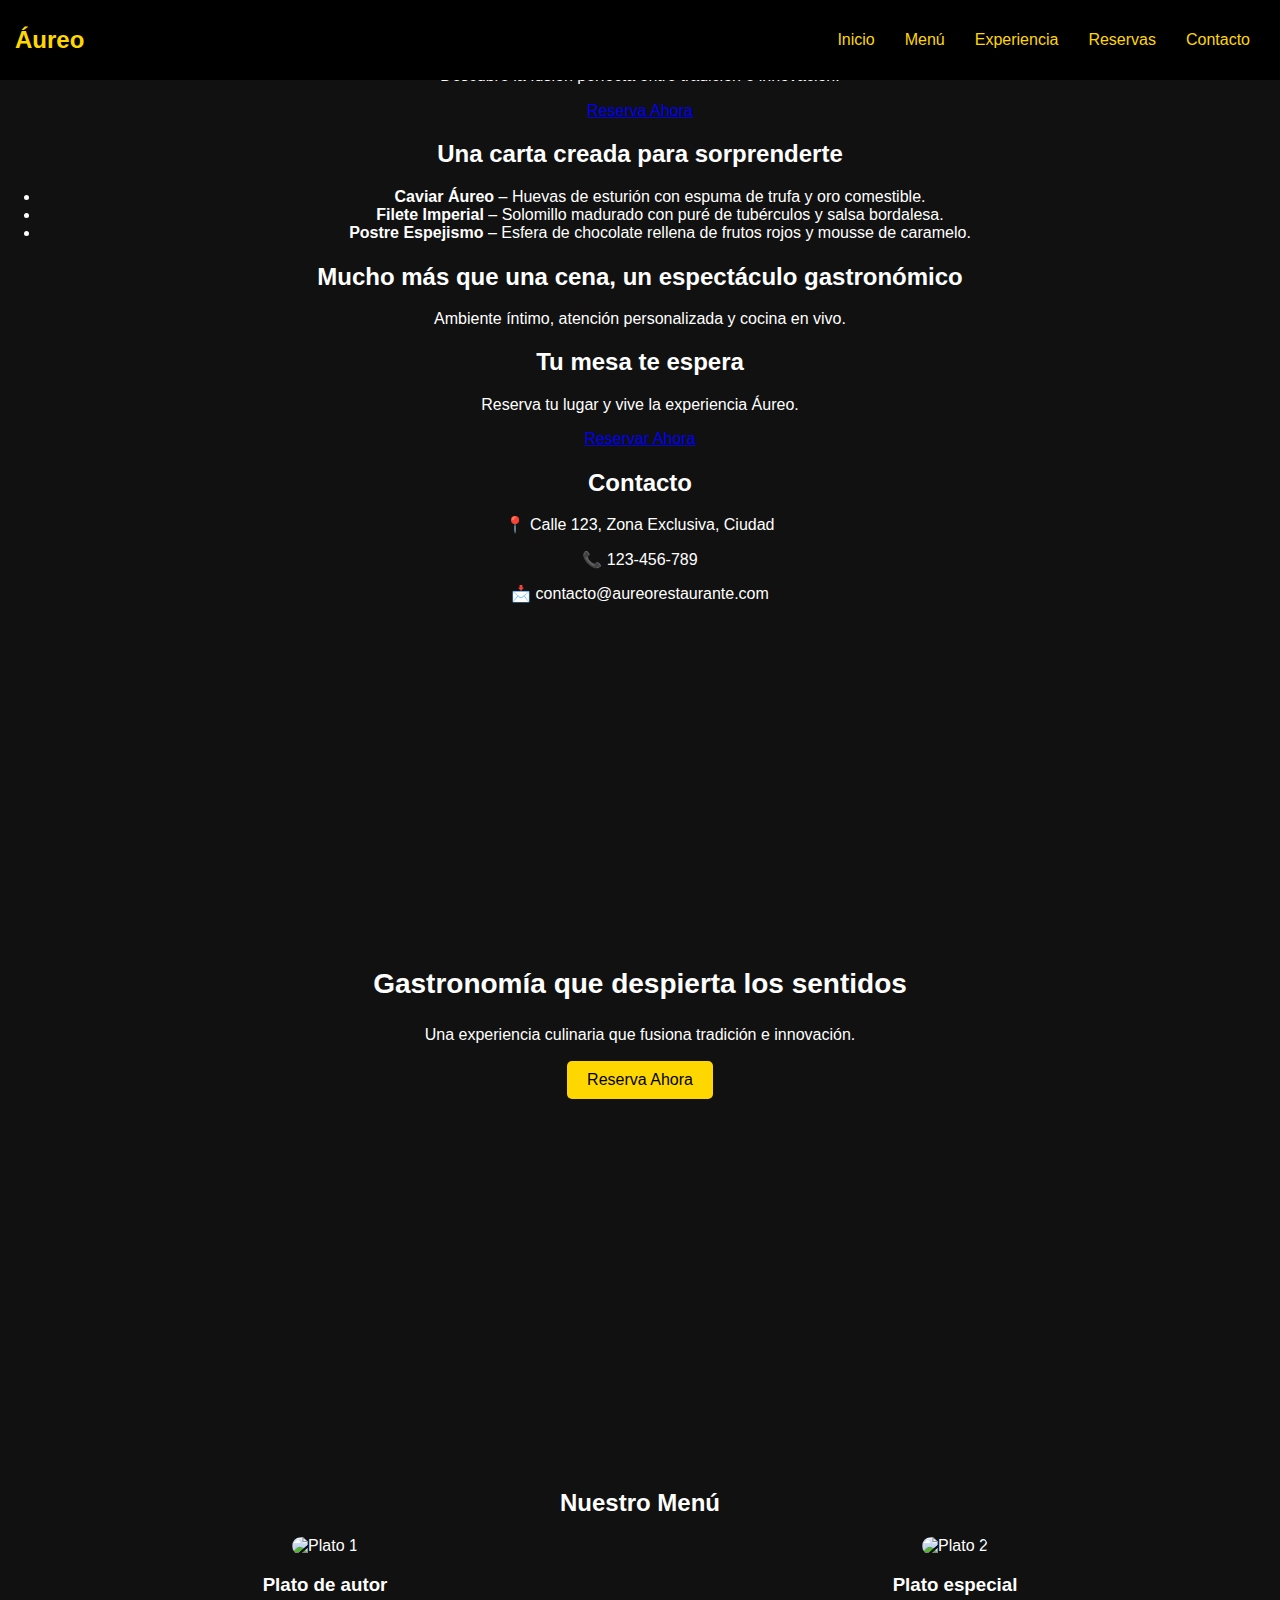
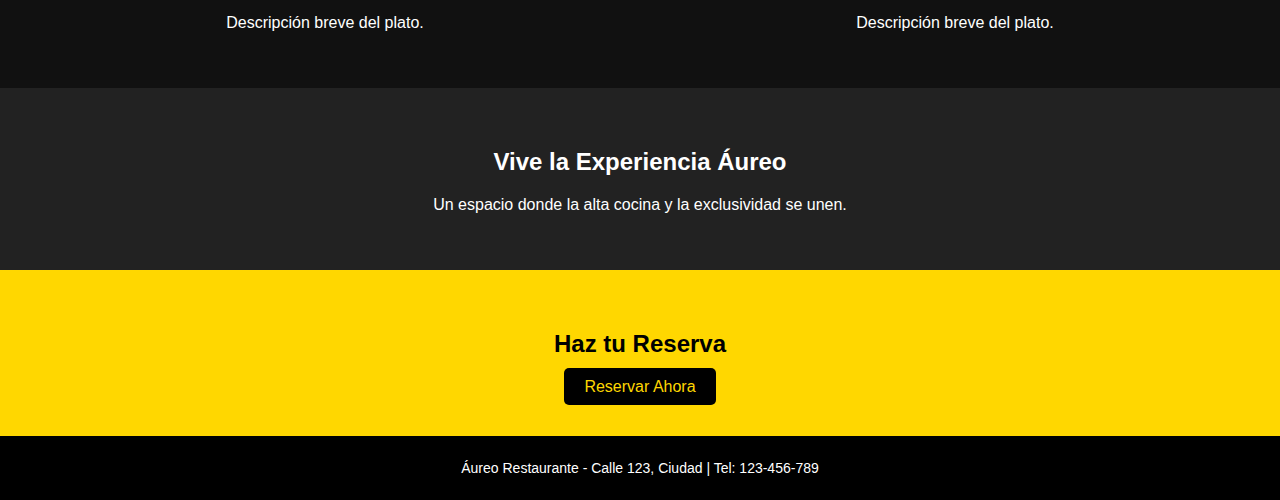
==== aureo/index.html @ 02710dc9 "nuevo proyecto" ====
<!DOCTYPE html>
<html lang="es">

<head>
    <meta charset="UTF-8">
    <meta name="viewport" content="width=device-width, initial-scale=1.0">
    <title>Áureo Restaurante</title>
    <link rel="stylesheet" href="css/styles.css">
    <link rel="stylesheet" href="css/normalize.css">
</head>

<body>

    <header>
        <div class="logo">Áureo</div>
        <nav>
            <button class="menu-toggle">☰</button>
            <ul class="nav-links">
                <li><a href="#inicio">Inicio</a></li>
                <li><a href="#menu">Menú</a></li>
                <li><a href="#experiencia">Experiencia</a></li>
                <li><a href="#reservas">Reservas</a></li>
                <li><a href="#contacto">Contacto</a></li>
            </ul>
        </nav>
    </header>
    <section id="inicio">
        <h2>Gastronomía que despierta los sentidos</h2>
        <p>Descubre la fusión perfecta entre tradición e innovación.</p>
        <a href="#reservas" class="btn">Reserva Ahora</a>
    </section>

    <section id="menu">
        <h2>Una carta creada para sorprenderte</h2>
        <ul>
            <li><strong>Caviar Áureo</strong> – Huevas de esturión con espuma de trufa y oro comestible.</li>
            <li><strong>Filete Imperial</strong> – Solomillo madurado con puré de tubérculos y salsa bordalesa.</li>
            <li><strong>Postre Espejismo</strong> – Esfera de chocolate rellena de frutos rojos y mousse de caramelo.</li>
        </ul>
    </section>

    <section id="experiencia">
        <h2>Mucho más que una cena, un espectáculo gastronómico</h2>
        <p>Ambiente íntimo, atención personalizada y cocina en vivo.</p>
    </section>

    <section id="reservas">
        <h2>Tu mesa te espera</h2>
        <p>Reserva tu lugar y vive la experiencia Áureo.</p>
        <a href="#" class="btn">Reservar Ahora</a>
    </section>

    <section id="contacto">
        <h2>Contacto</h2>
        <p>📍 Calle 123, Zona Exclusiva, Ciudad</p>
        <p>📞 123-456-789</p>
        <p>📩 contacto@aureorestaurante.com</p>
    </section>
    <section id="inicio" class="hero">
        <h1>Gastronomía que despierta los sentidos</h1>
        <p>Una experiencia culinaria que fusiona tradición e innovación.</p>
        <a href="#reservas" class="btn">Reserva Ahora</a>
    </section>

    <section id="menu" class="menu">
        <h2>Nuestro Menú</h2>
        <div class="menu-grid">
            <div class="menu-item">
                <img src="plato1.jpg" alt="Plato 1">
                <h3>Plato de autor</h3>
                <p>Descripción breve del plato.</p>
            </div>
            <div class="menu-item">
                <img src="plato2.jpg" alt="Plato 2">
                <h3>Plato especial</h3>
                <p>Descripción breve del plato.</p>
            </div>
        </div>
    </section>

    <section id="experiencia" class="experiencia">
        <h2>Vive la Experiencia Áureo</h2>
        <p>Un espacio donde la alta cocina y la exclusividad se unen.</p>
    </section>

    <section id="reservas" class="reservas">
        <h2>Haz tu Reserva</h2>
        <a href="#" class="btn">Reservar Ahora</a>
    </section>

    <footer id="contacto">
        <p>Áureo Restaurante - Calle 123, Ciudad | Tel: 123-456-789</p>
    </footer>

    <script>
        document.querySelector(".menu-toggle").addEventListener("click", function() {
            document.querySelector(".nav-links").classList.toggle("show");
        });
    </script>

</body>

</html>
---- aureo/css/styles.css ----
/* Estilos Generales */

html {
    box-sizing: border-box;
}

*,
*:before,
*:after {
    box-sizing: inherit;
}


/* Estilos Generales */

body {
    font-family: 'Arial', sans-serif;
    margin: 0;
    padding: 0;
    background: #111;
    color: #fff;
    text-align: center;
}


/* Header */

header {
    display: flex;
    justify-content: space-between;
    align-items: center;
    padding: 15px;
    background: #000;
    position: fixed;
    width: 100%;
    top: 0;
    left: 0;
    z-index: 1000;
}

.logo {
    font-size: 24px;
    font-weight: bold;
    color: gold;
}

nav .menu-toggle {
    background: none;
    border: none;
    color: white;
    font-size: 24px;
    cursor: pointer;
}

.nav-links {
    list-style: none;
    padding: 0;
    display: none;
    flex-direction: column;
    background: black;
    width: 100%;
    position: absolute;
    top: 60px;
    left: 0;
}

.nav-links.show {
    display: flex;
}

.nav-links li {
    padding: 15px 0;
}

.nav-links a {
    color: gold;
    text-decoration: none;
}


/* Hero */

.hero {
    display: flex;
    flex-direction: column;
    justify-content: center;
    align-items: center;
    height: 90vh;
    background: url('hero.jpg') center/cover no-repeat;
    padding: 20px;
}

.hero h1 {
    font-size: 28px;
    margin-bottom: 10px;
}

.hero .btn {
    background: gold;
    color: black;
    padding: 10px 20px;
    text-decoration: none;
    border-radius: 5px;
}


/* Menú */

.menu {
    padding: 40px 20px;
}

.menu-grid {
    display: grid;
    grid-template-columns: 1fr;
    gap: 20px;
}

.menu-item img {
    width: 100%;
    border-radius: 10px;
}


/* Experiencia */

.experiencia {
    padding: 40px 20px;
    background: #222;
}


/* Reservas */

.reservas {
    padding: 40px 20px;
    background: gold;
    color: black;
}

.reservas .btn {
    background: black;
    color: gold;
    padding: 10px 20px;
    text-decoration: none;
    border-radius: 5px;
}


/* Footer */

footer {
    background: black;
    padding: 10px;
    font-size: 14px;
}


/* Responsivo */

@media (min-width: 768px) {
    .nav-links {
        display: flex;
        flex-direction: row;
        position: static;
        background: none;
        width: auto;
    }
    .nav-links li {
        padding: 0 15px;
    }
    .menu-toggle {
        display: none;
    }
    .menu-grid {
        grid-template-columns: repeat(2, 1fr);
    }
}
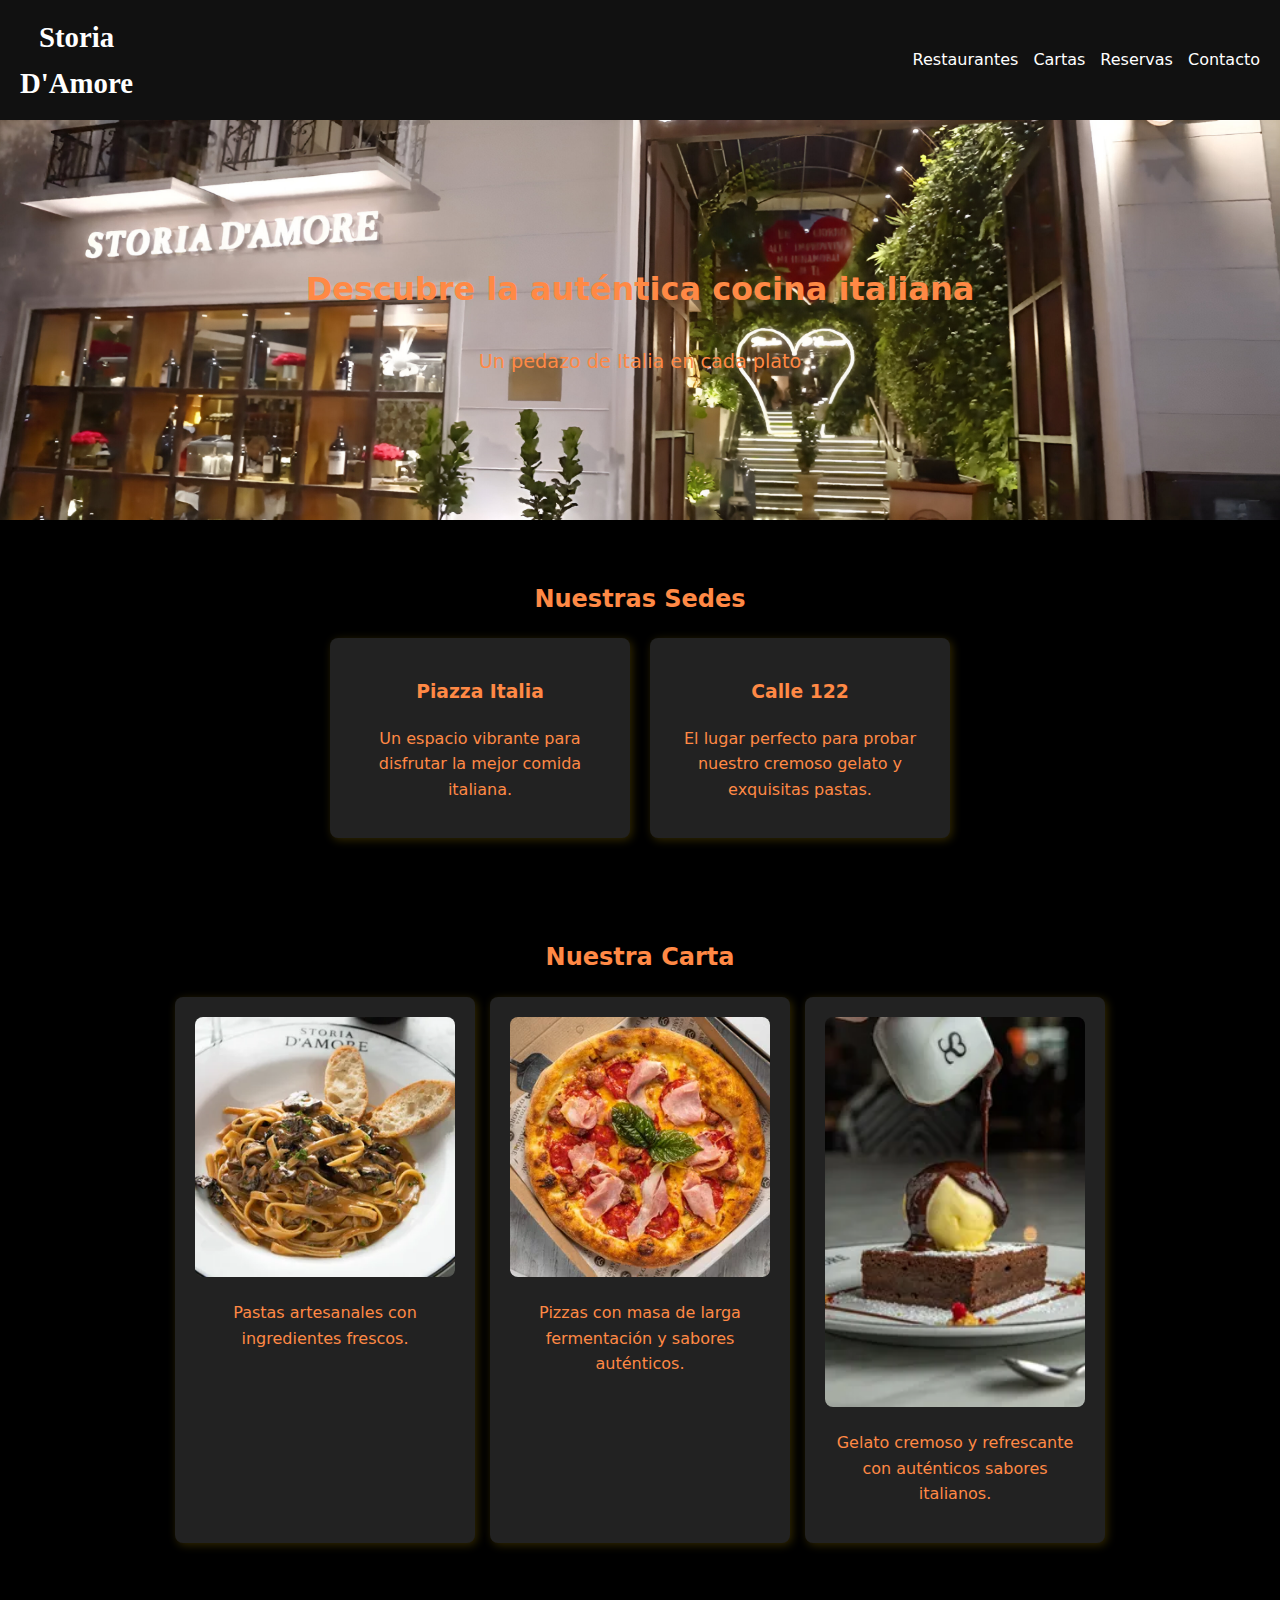
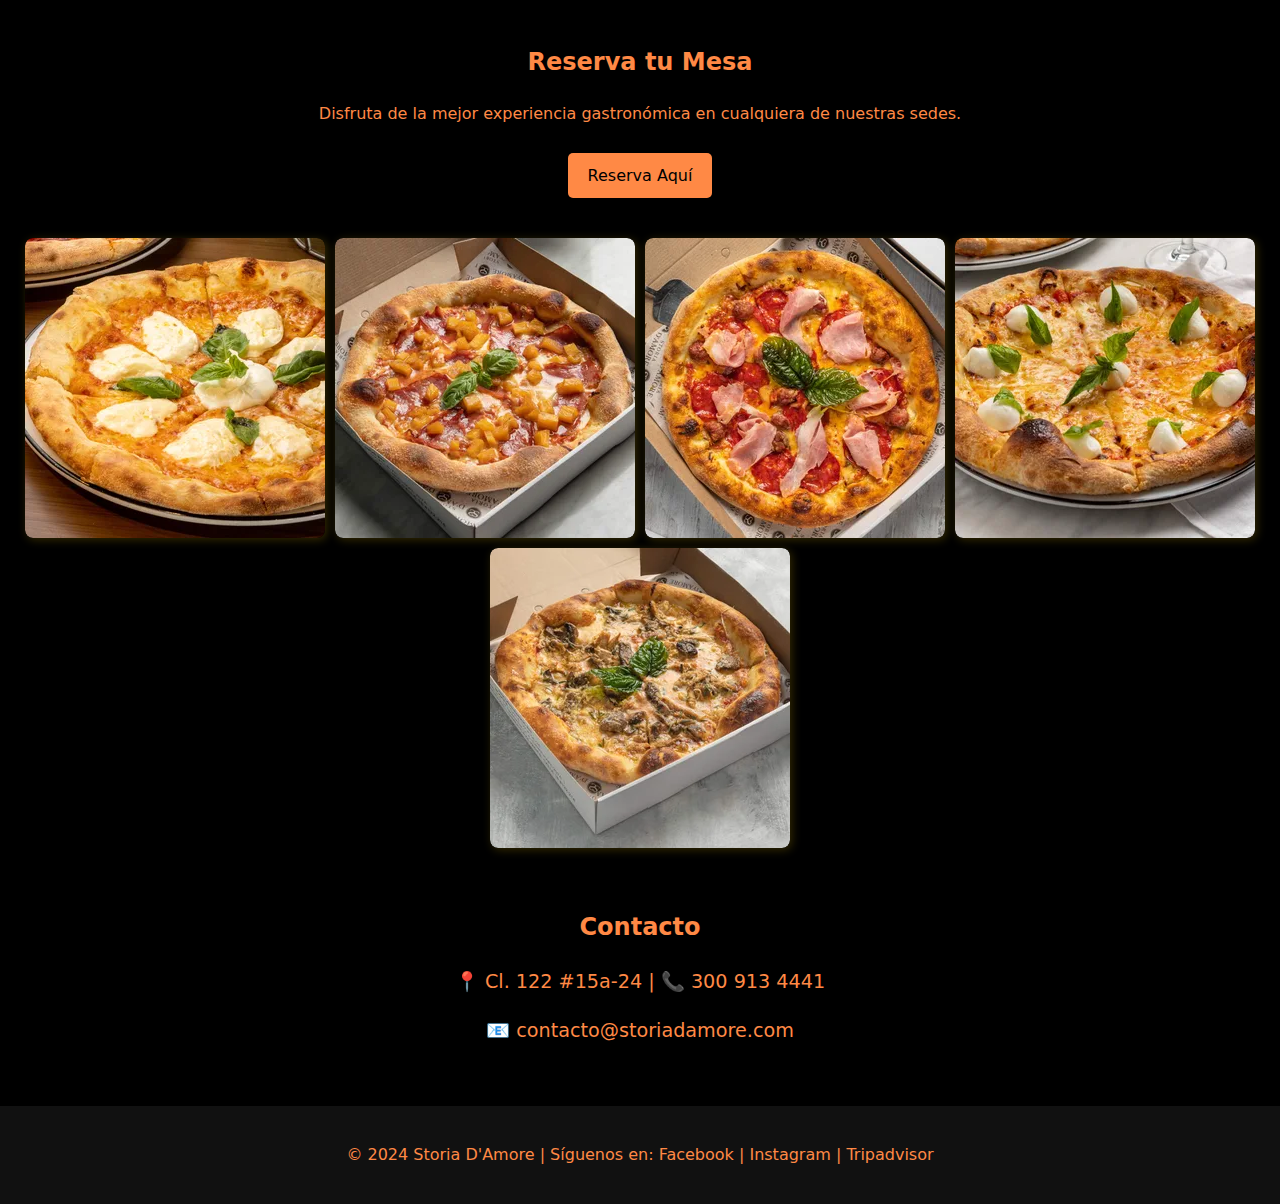
==== commit 21ad3e25: "Se integras imagenes y estilos" ====
--- a/aureo/index.html
+++ b/aureo/index.html
@@ -1,103 +1,94 @@
 <!DOCTYPE html>
 <html lang="es">
-
 <head>
     <meta charset="UTF-8">
     <meta name="viewport" content="width=device-width, initial-scale=1.0">
-    <title>Áureo Restaurante</title>
+    <title>Storia D'Amore - Auténtica Cocina Italiana</title>
+    <link rel="stylesheet" href="css/normalize.css">
     <link rel="stylesheet" href="css/styles.css">
-    <link rel="stylesheet" href="css/normalize.css">
 </head>
-
 <body>
 
+    <!-- Encabezado -->
     <header>
-        <div class="logo">Áureo</div>
+        <div class="logo">Storia <br>D'Amore</div>
         <nav>
-            <button class="menu-toggle">☰</button>
-            <ul class="nav-links">
-                <li><a href="#inicio">Inicio</a></li>
-                <li><a href="#menu">Menú</a></li>
-                <li><a href="#experiencia">Experiencia</a></li>
-                <li><a href="#reservas">Reservas</a></li>
-                <li><a href="#contacto">Contacto</a></li>
-            </ul>
+            <a href="#restaurantes">Restaurantes</a>
+            <a href="#cartas">Cartas</a>
+            <a href="#reservas">Reservas</a>
+            <a href="#contacto">Contacto</a>
         </nav>
     </header>
-    <section id="inicio">
-        <h2>Gastronomía que despierta los sentidos</h2>
-        <p>Descubre la fusión perfecta entre tradición e innovación.</p>
-        <a href="#reservas" class="btn">Reserva Ahora</a>
+
+    <!-- Hero Section -->
+    <section class="hero">
+        <h1>Descubre la auténtica cocina italiana</h1>
+        <p>Un pedazo de Italia en cada plato</p>
     </section>
 
-    <section id="menu">
-        <h2>Una carta creada para sorprenderte</h2>
-        <ul>
-            <li><strong>Caviar Áureo</strong> – Huevas de esturión con espuma de trufa y oro comestible.</li>
-            <li><strong>Filete Imperial</strong> – Solomillo madurado con puré de tubérculos y salsa bordalesa.</li>
-            <li><strong>Postre Espejismo</strong> – Esfera de chocolate rellena de frutos rojos y mousse de caramelo.</li>
-        </ul>
-    </section>
-
-    <section id="experiencia">
-        <h2>Mucho más que una cena, un espectáculo gastronómico</h2>
-        <p>Ambiente íntimo, atención personalizada y cocina en vivo.</p>
-    </section>
-
-    <section id="reservas">
-        <h2>Tu mesa te espera</h2>
-        <p>Reserva tu lugar y vive la experiencia Áureo.</p>
-        <a href="#" class="btn">Reservar Ahora</a>
-    </section>
-
-    <section id="contacto">
-        <h2>Contacto</h2>
-        <p>📍 Calle 123, Zona Exclusiva, Ciudad</p>
-        <p>📞 123-456-789</p>
-        <p>📩 contacto@aureorestaurante.com</p>
-    </section>
-    <section id="inicio" class="hero">
-        <h1>Gastronomía que despierta los sentidos</h1>
-        <p>Una experiencia culinaria que fusiona tradición e innovación.</p>
-        <a href="#reservas" class="btn">Reserva Ahora</a>
-    </section>
-
-    <section id="menu" class="menu">
-        <h2>Nuestro Menú</h2>
-        <div class="menu-grid">
-            <div class="menu-item">
-                <img src="plato1.jpg" alt="Plato 1">
-                <h3>Plato de autor</h3>
-                <p>Descripción breve del plato.</p>
+    <!-- Restaurantes -->
+    <section id="restaurantes" class="section">
+        <h2>Nuestras Sedes</h2>
+        <div class="locations">
+            <div class="location">
+                <h3>Piazza Italia</h3>
+                <p>Un espacio vibrante para disfrutar la mejor comida italiana.</p>
             </div>
-            <div class="menu-item">
-                <img src="plato2.jpg" alt="Plato 2">
-                <h3>Plato especial</h3>
-                <p>Descripción breve del plato.</p>
+            <div class="location">
+                <h3>Calle 122</h3>
+                <p>El lugar perfecto para probar nuestro cremoso gelato y exquisitas pastas.</p>
             </div>
         </div>
     </section>
 
-    <section id="experiencia" class="experiencia">
-        <h2>Vive la Experiencia Áureo</h2>
-        <p>Un espacio donde la alta cocina y la exclusividad se unen.</p>
+    <!-- Carta -->
+    <section id="cartas" class="section">
+        <h2>Nuestra Carta</h2>
+        <div class="menu-list">
+            <div class="menu-item">
+                <img src="img/pasta.webp" alt="Pasta">
+                <p>Pastas artesanales con ingredientes frescos.</p>
+            </div>
+            <div class="menu-item">
+                <img src="img/img-3.webp" alt="Pizza">
+                <p>Pizzas con masa de larga fermentación y sabores auténticos.</p>
+            </div>
+            <div class="menu-item">
+                <img src="img/gelato.webp" alt="Gelato">
+                <p>Gelato cremoso y refrescante con auténticos sabores italianos.</p>
+            </div>
+        </div>
     </section>
 
-    <section id="reservas" class="reservas">
-        <h2>Haz tu Reserva</h2>
-        <a href="#" class="btn">Reservar Ahora</a>
+    <!-- Reservas -->
+    <section id="reservas" class="section">
+        <h2>Reserva tu Mesa</h2>
+        <p>Disfruta de la mejor experiencia gastronómica en cualquiera de nuestras sedes.</p>
+        <a href="#" class="btn">Reserva Aquí</a>
+    </section>
+    <section class="gallery">
+        <div class="gallery-item"><img src="img/img-1.webp" alt="Imagen 1"></div>
+        <div class="gallery-item"><img src="img/img-2.webp" alt="Imagen 2"></div>
+        <div class="gallery-item"><img src="img/img-3.webp" alt="Imagen 3"></div>
+        <div class="gallery-item"><img src="img/img-4.webp" alt="Imagen 4"></div>
+        <div class="gallery-item"><img src="img/img-5.webp" alt="Imagen 5"></div>
     </section>
 
-    <footer id="contacto">
-        <p>Áureo Restaurante - Calle 123, Ciudad | Tel: 123-456-789</p>
+    <!-- Contacto -->
+    <section id="contacto" class="section">
+        <h2>Contacto</h2>
+        <p>📍 Cl. 122 #15a-24 | 📞 300 913 4441</p>
+        <p>📧 contacto@storiadamore.com</p>
+    </section>
+
+    <!-- Footer -->
+    <footer>
+        <p>© 2024 Storia D'Amore | Síguenos en: 
+            <a href="#">Facebook</a> | 
+            <a href="#">Instagram</a> | 
+            <a href="#">Tripadvisor</a>
+        </p>
     </footer>
 
-    <script>
-        document.querySelector(".menu-toggle").addEventListener("click", function() {
-            document.querySelector(".nav-links").classList.toggle("show");
-        });
-    </script>
-
 </body>
-
-</html>+</html>
--- a/aureo/css/styles.css
+++ b/aureo/css/styles.css
@@ -9,170 +9,210 @@
 *:after {
     box-sizing: inherit;
 }
-
-
-/* Estilos Generales */
-
+/* Reset básico */
+
+
+/* Estilos generales */
 body {
-    font-family: 'Arial', sans-serif;
-    margin: 0;
-    padding: 0;
-    background: #111;
+    font-family: system-ui, -apple-system, BlinkMacSystemFont, 'Segoe UI', Roboto, Oxygen, Ubuntu, Cantarell, 'Open Sans', 'Helvetica Neue', sans-serif;
+    background-color: #000;
+    color: #ff8945;
+    line-height: 1.6;
+    display: flex;
+    flex-direction: column;
+    align-items: center;
+}
+
+/* Encabezado */
+header {
+    
+    background-color: #111;
+    color: #ff8945;
+    width: 100%;
+    height: 120px;
+    padding: 15px 20px;
+    display: flex;
+    justify-content: space-between;
+    align-items: center;
+}
+
+.logo {
+    
+    font-family:Cambria, Cochin, Georgia, Times, 'Times New Roman', serif;
     color: #fff;
-    text-align: center;
-}
-
-
-/* Header */
-
-header {
-    display: flex;
-    justify-content: space-between;
-    align-items: center;
-    padding: 15px;
-    background: #000;
-    position: fixed;
-    width: 100%;
-    top: 0;
-    left: 0;
-    z-index: 1000;
-}
-
-.logo {
-    font-size: 24px;
+    align-items: center;
+    justify-content: center;
+    font-size: 1.8rem;
     font-weight: bold;
-    color: gold;
-}
-
-nav .menu-toggle {
-    background: none;
-    border: none;
+    text-align: center;
+}
+
+nav {
+    display: flex;
+    gap: 15px;
+}
+
+nav a {
+    color: #fff;
+    text-decoration: none;
+    font-size: 1rem;
+    transition: color 0.3s;
+}
+
+nav a:hover {
     color: white;
-    font-size: 24px;
-    cursor: pointer;
-}
-
-.nav-links {
-    list-style: none;
-    padding: 0;
-    display: none;
+}
+
+/* Hero Section */
+.hero {
+    background: url("../img/entrada.webp") center/cover no-repeat;
+    height: 300px;
+    display: flex;
     flex-direction: column;
-    background: black;
-    width: 100%;
-    position: absolute;
-    top: 60px;
-    left: 0;
-}
-
-.nav-links.show {
-    display: flex;
-}
-
-.nav-links li {
-    padding: 15px 0;
-}
-
-.nav-links a {
-    color: gold;
-    text-decoration: none;
-}
-
-
-/* Hero */
-
-.hero {
+    align-items: center;
+    justify-content: center;
+    text-align: center;
+    padding: 20px;
+    width: 100%;
+}
+
+.hero h1 {
+    font-size: 2rem;
+}
+
+.hero p {
+    font-size: 1.2rem;
+    margin-top: 10px;
+}
+
+/* Secciones */
+.section {
+    padding: 40px 20px;
+    text-align: center;
+    width: 100%;
+}
+
+/* Restaurantes */
+.locations {
     display: flex;
     flex-direction: column;
-    justify-content: center;
-    align-items: center;
-    height: 90vh;
-    background: url('hero.jpg') center/cover no-repeat;
-    padding: 20px;
-}
-
-.hero h1 {
-    font-size: 28px;
-    margin-bottom: 10px;
-}
-
-.hero .btn {
-    background: gold;
+    gap: 20px;
+    align-items: center;
+}
+
+.location {
+    background: #222;
+    padding: 20px;
+    border-radius: 8px;
+    width: 90%;
+    max-width: 300px;
+    box-shadow: 2px 2px 10px rgba(255, 204, 0, 0.2);
+}
+
+/* Carta */
+.menu-list {
+    display: flex;
+    flex-wrap: wrap;
+    justify-content: center;
+    gap: 15px;
+}
+
+.menu-item {
+    background: #222;
+    padding: 20px;
+    border-radius: 8px;
+    width: 90%;
+    max-width: 300px;
+    text-align: center;
+    box-shadow: 2px 2px 10px rgba(255, 204, 0, 0.2);
+}
+
+.menu-item img {
+    width: 100%;
+    border-radius: 8px;
+}
+
+/* Reservas */
+.btn {
+    display: inline-block;
+    padding: 10px 20px;
+    background: #ff8945;
     color: black;
-    padding: 10px 20px;
     text-decoration: none;
     border-radius: 5px;
-}
-
-
-/* Menú */
-
-.menu {
-    padding: 40px 20px;
-}
-
-.menu-grid {
-    display: grid;
-    grid-template-columns: 1fr;
-    gap: 20px;
-}
-
-.menu-item img {
-    width: 100%;
-    border-radius: 10px;
-}
-
-
-/* Experiencia */
-
-.experiencia {
-    padding: 40px 20px;
-    background: #222;
-}
-
-
-/* Reservas */
-
-.reservas {
-    padding: 40px 20px;
-    background: gold;
-    color: black;
-}
-
-.reservas .btn {
-    background: black;
-    color: gold;
-    padding: 10px 20px;
+    margin-top: 10px;
+    transition: background 0.3s;
+}
+
+.btn:hover {
+    background: white;
+}
+
+/* Galería */
+.gallery {
+    display: flex;
+    flex-wrap: wrap;
+    justify-content: center;
+    gap: 10px;
+}
+
+/* Estilos de cada imagen */
+.gallery-item {
+    width: 100%;
+    max-width: 300px;
+    overflow: hidden;
+    border-radius: 8px;
+    box-shadow: 2px 2px 10px rgba(255, 204, 0, 0.2);
+    transition: transform 0.3s;
+}
+
+.gallery-item img {
+    width: 100%;
+    display: block;
+    border-radius: 8px;
+}
+
+/* Efecto hover */
+.gallery-item:hover {
+    transform: scale(1.05);
+}
+
+/* Contacto */
+#contacto p {
+    font-size: 1.2rem;
+    margin-top: 10px;
+}
+
+/* Footer */
+footer {
+    background-color: #111;
+    color: #ff8945;
+    text-align: center;
+    padding: 20px;
+    width: 100%;
+}
+
+footer a {
+    color: #ff8945;
     text-decoration: none;
-    border-radius: 5px;
-}
-
-
-/* Footer */
-
-footer {
-    background: black;
-    padding: 10px;
-    font-size: 14px;
-}
-
-
-/* Responsivo */
-
+}
+
+footer a:hover {
+    text-decoration: underline;
+}
+
+/* Responsive - Pantallas más grandes */
 @media (min-width: 768px) {
-    .nav-links {
-        display: flex;
+    .hero {
+        height: 400px;
+    }
+
+    .locations {
         flex-direction: row;
-        position: static;
-        background: none;
-        width: auto;
+        justify-content: center;
     }
-    .nav-links li {
-        padding: 0 15px;
+
+    .menu-list {
+        flex-direction: row;
     }
-    .menu-toggle {
-        display: none;
-    }
-    .menu-grid {
-        grid-template-columns: repeat(2, 1fr);
-    }
-}+}
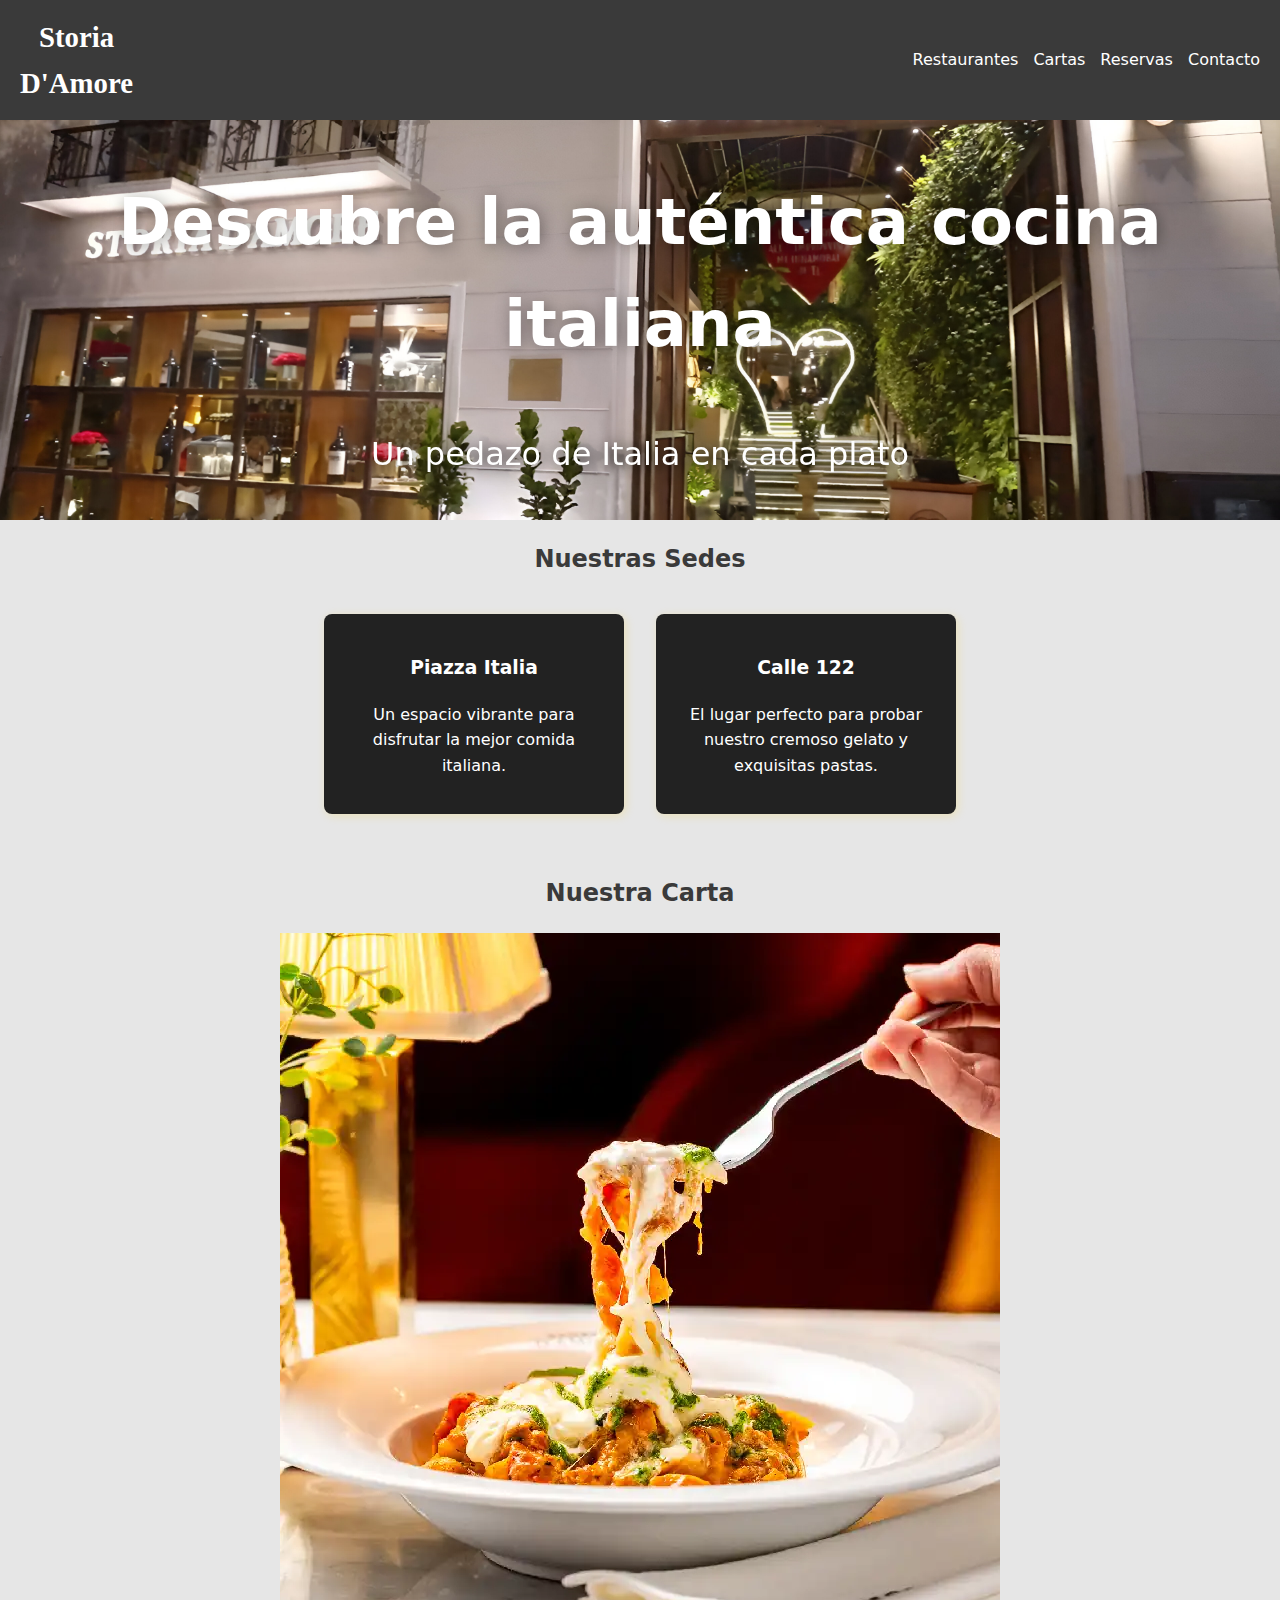
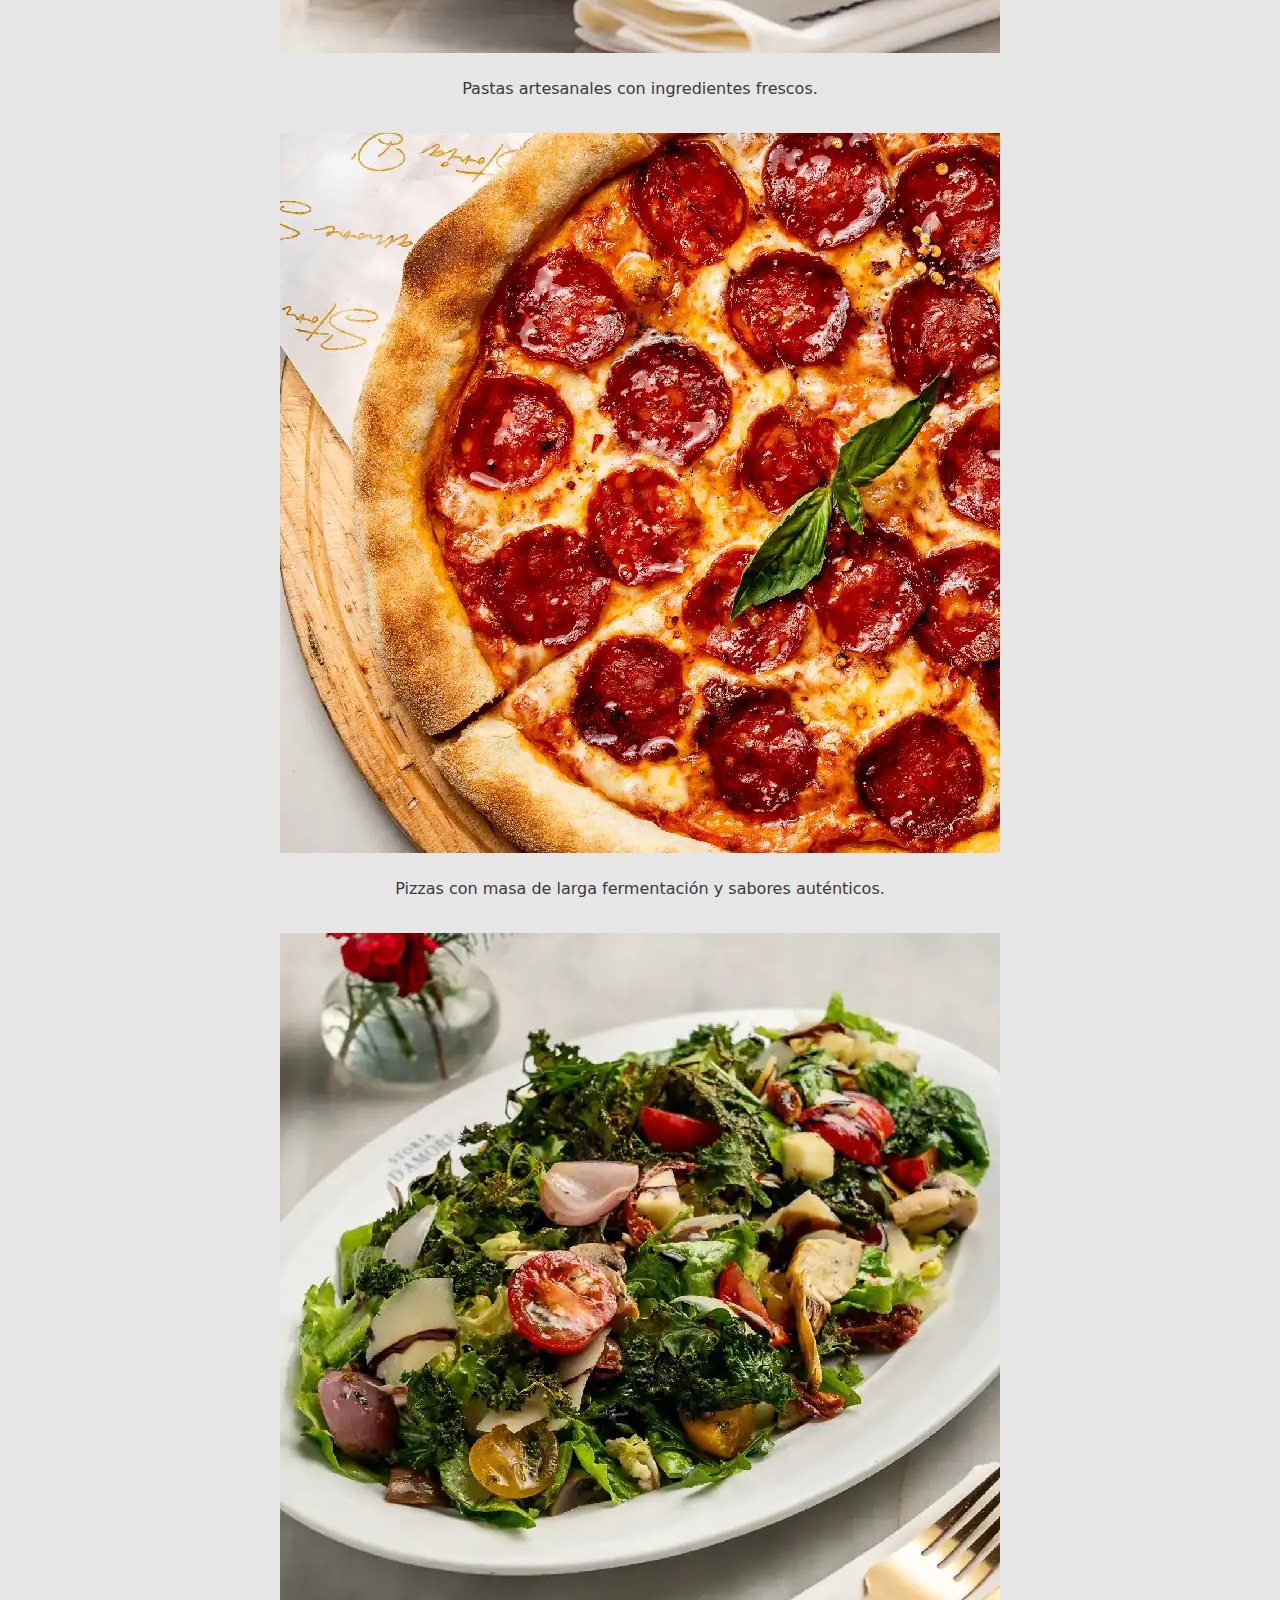
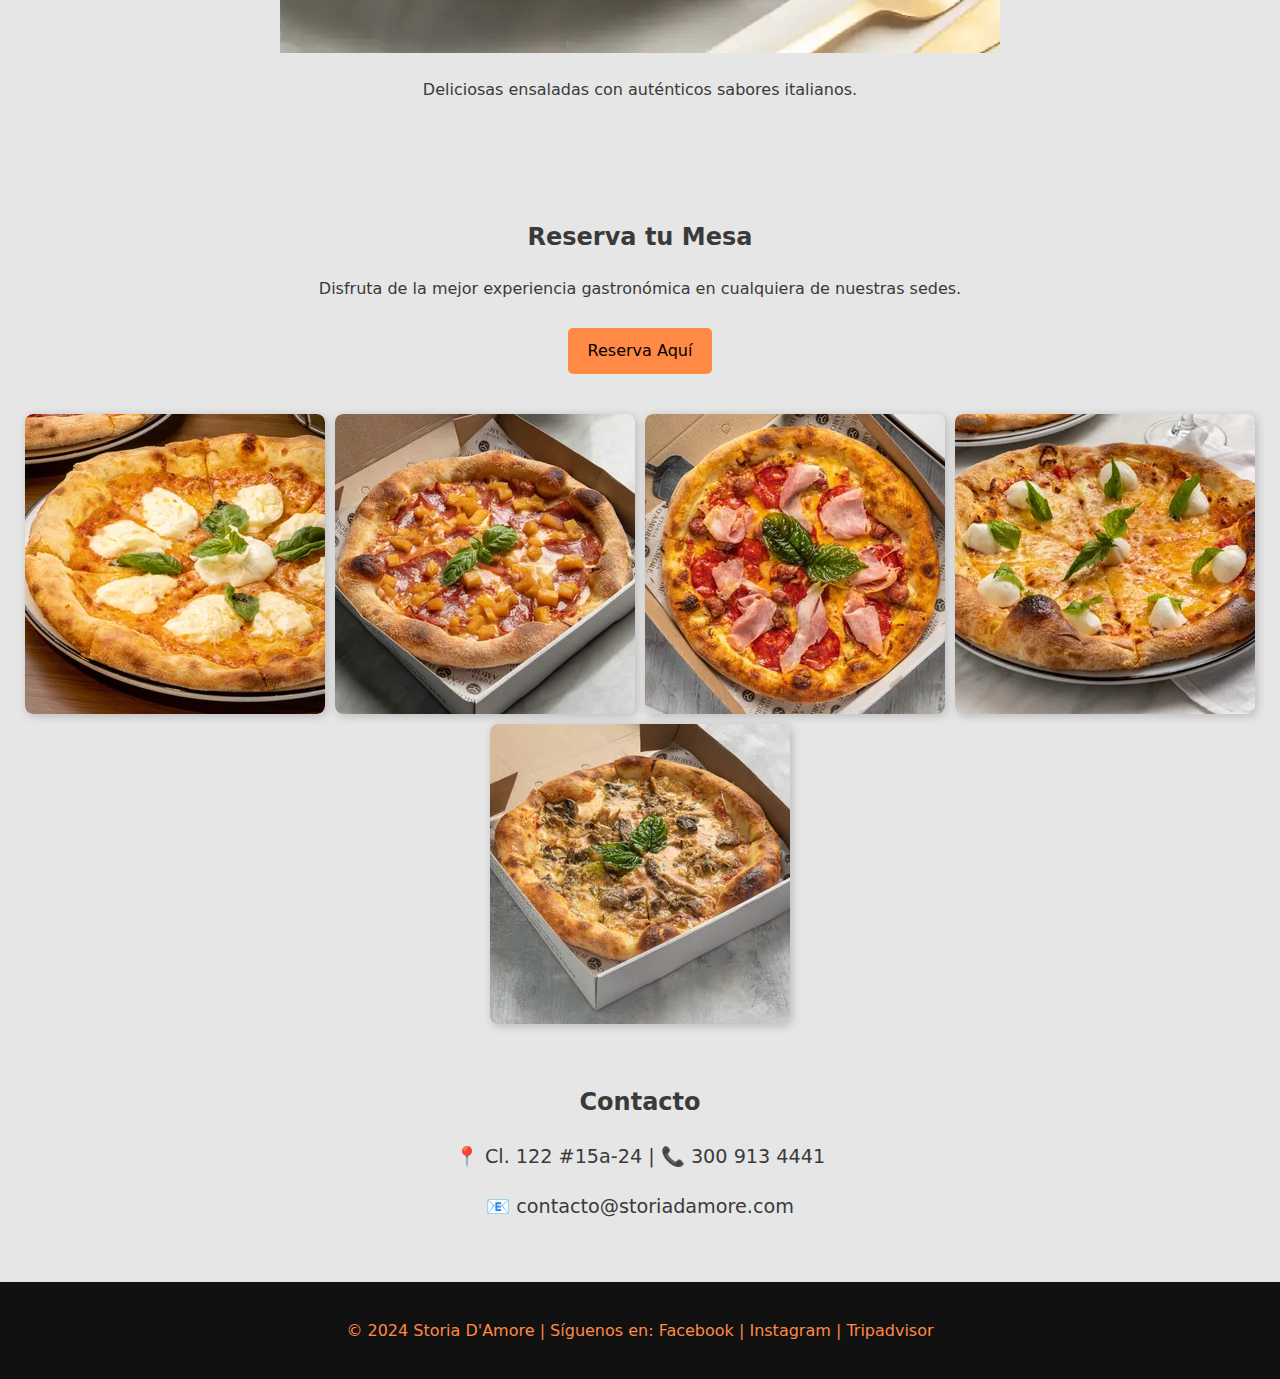
==== commit 9f04805d: "Se finalizan algunas secciones" ====
--- a/aureo/index.html
+++ b/aureo/index.html
@@ -27,9 +27,9 @@
     </section>
 
     <!-- Restaurantes -->
-    <section id="restaurantes" class="section">
+    <section class="sedes">
         <h2>Nuestras Sedes</h2>
-        <div class="locations">
+        <div class="sedes_location">
             <div class="location">
                 <h3>Piazza Italia</h3>
                 <p>Un espacio vibrante para disfrutar la mejor comida italiana.</p>
@@ -45,17 +45,17 @@
     <section id="cartas" class="section">
         <h2>Nuestra Carta</h2>
         <div class="menu-list">
-            <div class="menu-item">
-                <img src="img/pasta.webp" alt="Pasta">
+            <div class="menu_item">
+                <img src="img/pastas.webp" alt="Pasta">
                 <p>Pastas artesanales con ingredientes frescos.</p>
             </div>
-            <div class="menu-item">
-                <img src="img/img-3.webp" alt="Pizza">
+            <div class="menu_item">
+                <img src="img/pizzas.webp" alt="Pizza">
                 <p>Pizzas con masa de larga fermentación y sabores auténticos.</p>
             </div>
-            <div class="menu-item">
-                <img src="img/gelato.webp" alt="Gelato">
-                <p>Gelato cremoso y refrescante con auténticos sabores italianos.</p>
+            <div class="menu_item">
+                <img src="img/ensaladas.webp" alt="Gelato">
+                <p>Deliciosas ensaladas con auténticos sabores italianos.</p>
             </div>
         </div>
     </section>
--- a/aureo/css/styles.css
+++ b/aureo/css/styles.css
@@ -15,8 +15,8 @@
 /* Estilos generales */
 body {
     font-family: system-ui, -apple-system, BlinkMacSystemFont, 'Segoe UI', Roboto, Oxygen, Ubuntu, Cantarell, 'Open Sans', 'Helvetica Neue', sans-serif;
-    background-color: #000;
-    color: #ff8945;
+    background-color: #e6e6e6;
+    color: #3a3a3a;
     line-height: 1.6;
     display: flex;
     flex-direction: column;
@@ -26,8 +26,8 @@
 /* Encabezado */
 header {
     
-    background-color: #111;
-    color: #ff8945;
+    background-color: #3a3a3a;
+    color: #252525;
     width: 100%;
     height: 120px;
     padding: 15px 20px;
@@ -66,7 +66,7 @@
 /* Hero Section */
 .hero {
     background: url("../img/entrada.webp") center/cover no-repeat;
-    height: 300px;
+    height: 00px;
     display: flex;
     flex-direction: column;
     align-items: center;
@@ -74,15 +74,18 @@
     text-align: center;
     padding: 20px;
     width: 100%;
+    color: #fff;
 }
 
 .hero h1 {
+    font-size: 4rem;
+    filter: drop-shadow(2px 2px 8px rgba(0, 0, 0, 0.377));
+}
+
+.hero p {
     font-size: 2rem;
-}
-
-.hero p {
-    font-size: 1.2rem;
     margin-top: 10px;
+    filter: drop-shadow(2px 2px 8px rgba(0, 0, 0, 0.897));
 }
 
 /* Secciones */
@@ -90,18 +93,28 @@
     padding: 40px 20px;
     text-align: center;
     width: 100%;
+    height: auto;
+}
+.sedes{
+    display: flex;
+    flex-direction: column;
+    justify-content: center;
+    align-items: center;
+    width: auto;
+    height: auto;
+    gap: 1rem;
+}
+.sedes_location{
+    display: flex;
+    gap: 32px;
 }
 
 /* Restaurantes */
-.locations {
-    display: flex;
-    flex-direction: column;
-    gap: 20px;
-    align-items: center;
-}
 
 .location {
+    justify-content: center;
     background: #222;
+    color: #fff;
     padding: 20px;
     border-radius: 8px;
     width: 90%;
@@ -109,6 +122,15 @@
     box-shadow: 2px 2px 10px rgba(255, 204, 0, 0.2);
 }
 
+.location h3 {
+    text-align: center;    
+}
+
+.location p{
+    text-align: center;
+}
+
+
 /* Carta */
 .menu-list {
     display: flex;
@@ -125,6 +147,7 @@
     max-width: 300px;
     text-align: center;
     box-shadow: 2px 2px 10px rgba(255, 204, 0, 0.2);
+    color: #fff;
 }
 
 .menu-item img {
@@ -162,7 +185,7 @@
     max-width: 300px;
     overflow: hidden;
     border-radius: 8px;
-    box-shadow: 2px 2px 10px rgba(255, 204, 0, 0.2);
+    box-shadow: 2px 2px 10px rgba(0, 0, 0, 0.2);
     transition: transform 0.3s;
 }
 
